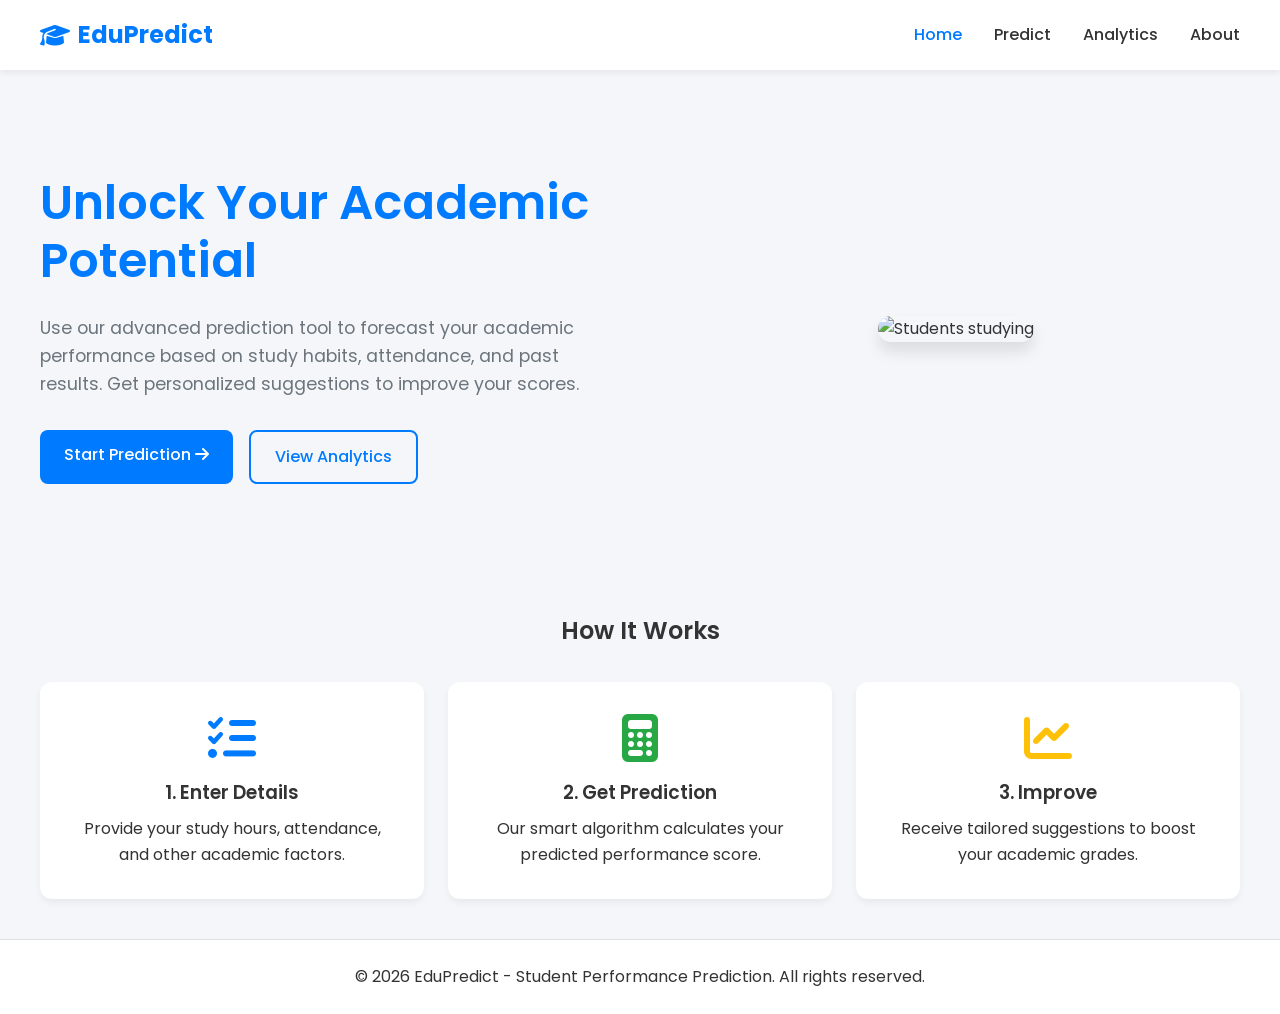
==== index.html @ 9a8dbcde "Initial commit" ====
<!DOCTYPE html>
<html lang="en">

<head>
    <meta charset="UTF-8">
    <meta name="viewport" content="width=device-width, initial-scale=1.0">
    <title>Student Performance Prediction</title>
    <link rel="stylesheet" href="css/style.css">
    <link rel="stylesheet" href="https://cdnjs.cloudflare.com/ajax/libs/font-awesome/6.4.0/css/all.min.css">
</head>

<body>
    <nav class="navbar">
        <div class="container navbar-container">
            <a href="index.html" class="logo">
                <i class="fa-solid fa-graduation-cap"></i>
                EduPredict
            </a>
            <ul class="nav-links">
                <li><a href="index.html" class="active">Home</a></li>
                <li><a href="predict.html">Predict</a></li>
                <li><a href="analytics.html">Analytics</a></li>
                <li><a href="about.html">About</a></li>
                <!--  <li><a href="contact.html">Contact</a></li>-->
            </ul>
            <button class="mobile-menu-btn"><i class="fa-solid fa-bars"></i></button>
        </div>
    </nav>

    <main class="main-content container">
        <section class="hero">
            <div class="hero-content">
                <h1>Unlock Your Academic Potential</h1>
                <p>Use our advanced prediction tool to forecast your academic performance based on study habits,
                    attendance, and past results. Get personalized suggestions to improve your scores.</p>
                <div class="hero-buttons" style="display: flex; gap: 1rem;">
                    <a href="predict.html" class="btn btn-primary">Start Prediction <i
                            class="fa-solid fa-arrow-right"></i></a>
                    <a href="analytics.html" class="btn btn-outline">View Analytics</a>
                </div>
            </div>
            <div class="hero-image">
                <!-- Using a placeholder image related to education -->
                <img src="https://images.unsplash.com/photo-1523240795612-9a054b0db644?ixlib=rb-4.0.3&auto=format&fit=crop&w=800&q=80"
                    alt="Students studying">
            </div>
        </section>

        <section style="margin-top: 4rem;">
            <h2 style="text-align: center; margin-bottom: 2rem;">How It Works</h2>
            <div class="form-row">
                <div class="card" style="text-align: center;">
                    <i class="fa-solid fa-list-check"
                        style="font-size: 3rem; color: var(--primary-color); margin-bottom: 1rem;"></i>
                    <h3>1. Enter Details</h3>
                    <p class="text-light">Provide your study hours, attendance, and other academic factors.</p>
                </div>
                <div class="card" style="text-align: center;">
                    <i class="fa-solid fa-calculator"
                        style="font-size: 3rem; color: var(--secondary-color); margin-bottom: 1rem;"></i>
                    <h3>2. Get Prediction</h3>
                    <p class="text-light">Our smart algorithm calculates your predicted performance score.</p>
                </div>
                <div class="card" style="text-align: center;">
                    <i class="fa-solid fa-chart-line" style="font-size: 3rem; color: #ffc107; margin-bottom: 1rem;"></i>
                    <h3>3. Improve</h3>
                    <p class="text-light">Receive tailored suggestions to boost your academic grades.</p>
                </div>
            </div>
        </section>
    </main>

    <footer class="footer">
        <div class="container">
            <p>&copy; 2026 EduPredict - Student Performance Prediction. All rights reserved.</p>
        </div>
    </footer>

    <script src="js/script.js"></script>
</body>

</html>
---- css/style.css ----
@import url('https://fonts.googleapis.com/css2?family=Poppins:wght@300;400;500;600;700&display=swap');

:root {
    --primary-color: #007BFF;
    --secondary-color: #28A745;
    --bg-color: #F4F6F9;
    --card-bg: #FFFFFF;
    --text-color: #333333;
    --text-light: #6c757d;
    --border-color: #e0e0e0;
    --shadow: 0 4px 6px rgba(0, 0, 0, 0.05);
    --hover-shadow: 0 10px 15px rgba(0, 0, 0, 0.1);
    --transition: all 0.3s ease;
}

* {
    margin: 0;
    padding: 0;
    box-sizing: border-box;
}

body {
    font-family: 'Poppins', sans-serif;
    background-color: var(--bg-color);
    color: var(--text-color);
    line-height: 1.6;
    display: flex;
    flex-direction: column;
    min-height: 100vh;
}

/* Typography */
h1, h2, h3, h4, h5, h6 {
    font-weight: 600;
    margin-bottom: 0.5rem;
}

a {
    text-decoration: none;
    color: var(--primary-color);
    transition: var(--transition);
}

a:hover {
    color: #0056b3;
}

/* Layout Utilities */
.container {
    width: 100%;
    max-width: 1200px;
    margin: 0 auto;
    padding: 0 20px;
}

.main-content {
    flex: 1;
    padding: 40px 0;
}

/* Navbar */
.navbar {
    background-color: var(--card-bg);
    box-shadow: var(--shadow);
    position: sticky;
    top: 0;
    z-index: 1000;
}

.navbar-container {
    display: flex;
    justify-content: space-between;
    align-items: center;
    padding: 1rem 0;
}

.logo {
    font-size: 1.5rem;
    font-weight: 700;
    color: var(--primary-color);
    display: flex;
    align-items: center;
    gap: 0.5rem;
}

.nav-links {
    display: flex;
    list-style: none;
    gap: 2rem;
}

.nav-links a {
    color: var(--text-color);
    font-weight: 500;
}

.nav-links a:hover, .nav-links a.active {
    color: var(--primary-color);
}

.mobile-menu-btn {
    display: none;
    font-size: 1.5rem;
    cursor: pointer;
    background: none;
    border: none;
    color: var(--text-color);
}

/* Footer */
.footer {
    background-color: var(--card-bg);
    text-align: center;
    padding: 1.5rem 0;
    border-top: 1px solid var(--border-color);
    margin-top: auto;
}

/* Components */
.btn {
    display: inline-block;
    padding: 0.75rem 1.5rem;
    border-radius: 8px;
    font-weight: 500;
    cursor: pointer;
    transition: var(--transition);
    border: none;
    text-align: center;
}

.btn-primary {
    background-color: var(--primary-color);
    color: #fff;
}

.btn-primary:hover {
    background-color: #0056b3;
    color: #fff;
    transform: translateY(-2px);
    box-shadow: var(--hover-shadow);
}

.btn-secondary {
    background-color: var(--secondary-color);
    color: #fff;
}

.btn-secondary:hover {
    background-color: #1e7e34;
    color: #fff;
    transform: translateY(-2px);
    box-shadow: var(--hover-shadow);
}

.btn-outline {
    background-color: transparent;
    border: 2px solid var(--primary-color);
    color: var(--primary-color);
}

.btn-outline:hover {
    background-color: var(--primary-color);
    color: #fff;
}

.card {
    background-color: var(--card-bg);
    border-radius: 12px;
    padding: 2rem;
    box-shadow: var(--shadow);
    transition: var(--transition);
}

.card:hover {
    box-shadow: var(--hover-shadow);
}

/* Forms */
.form-group {
    margin-bottom: 1.5rem;
}

.form-label {
    display: block;
    margin-bottom: 0.5rem;
    font-weight: 500;
    color: var(--text-color);
}

.form-control {
    width: 100%;
    padding: 0.75rem 1rem;
    border: 1px solid var(--border-color);
    border-radius: 8px;
    font-family: 'Poppins', sans-serif;
    font-size: 1rem;
    transition: var(--transition);
    background-color: #fff;
}

.form-control:focus {
    outline: none;
    border-color: var(--primary-color);
    box-shadow: 0 0 0 3px rgba(0, 123, 255, 0.1);
}

.form-row {
    display: grid;
    grid-template-columns: repeat(auto-fit, minmax(250px, 1fr));
    gap: 1.5rem;
}

/* Hero Section (Home) */
.hero {
    display: flex;
    align-items: center;
    justify-content: space-between;
    gap: 4rem;
    padding: 4rem 0;
}

.hero-content {
    flex: 1;
}

.hero-content h1 {
    font-size: 3rem;
    line-height: 1.2;
    margin-bottom: 1.5rem;
    color: var(--primary-color);
}

.hero-content p {
    font-size: 1.1rem;
    color: var(--text-light);
    margin-bottom: 2rem;
}

.hero-image {
    flex: 1;
    display: flex;
    justify-content: center;
}

.hero-image img {
    max-width: 100%;
    height: auto;
    border-radius: 20px;
    box-shadow: var(--hover-shadow);
}

/* Result Page */
.result-container {
    max-width: 800px;
    margin: 0 auto;
    text-align: center;
}

.score-circle {
    width: 200px;
    height: 200px;
    border-radius: 50%;
    display: flex;
    flex-direction: column;
    justify-content: center;
    align-items: center;
    margin: 2rem auto;
    background: conic-gradient(var(--primary-color) 0%, var(--bg-color) 0%);
    box-shadow: var(--shadow);
    position: relative;
}

.score-inner {
    width: 170px;
    height: 170px;
    background-color: var(--card-bg);
    border-radius: 50%;
    display: flex;
    flex-direction: column;
    justify-content: center;
    align-items: center;
}

.score-value {
    font-size: 3rem;
    font-weight: 700;
    color: var(--primary-color);
    line-height: 1;
}

.score-label {
    font-size: 1rem;
    color: var(--text-light);
}

.performance-level {
    font-size: 1.5rem;
    font-weight: 600;
    margin-bottom: 2rem;
    padding: 0.5rem 1.5rem;
    border-radius: 50px;
    display: inline-block;
}

.level-good {
    background-color: rgba(40, 167, 69, 0.1);
    color: var(--secondary-color);
}

.level-average {
    background-color: rgba(255, 193, 7, 0.1);
    color: #ffc107;
}

.level-poor {
    background-color: rgba(220, 53, 69, 0.1);
    color: #dc3545;
}

.suggestions-list {
    text-align: left;
    margin-bottom: 2rem;
}

.suggestions-list h3 {
    margin-bottom: 1rem;
}

.suggestions-list ul {
    list-style-position: inside;
    color: var(--text-light);
}

.suggestions-list li {
    margin-bottom: 0.5rem;
}

/* Analytics */
.charts-grid {
    display: grid;
    grid-template-columns: repeat(auto-fit, minmax(400px, 1fr));
    gap: 2rem;
    margin-top: 2rem;
}

.chart-card {
    height: 400px;
    position: relative;
}

/* Responsive */
@media (max-width: 768px) {
    .nav-links {
        display: none;
        flex-direction: column;
        position: absolute;
        top: 100%;
        left: 0;
        width: 100%;
        background-color: var(--card-bg);
        box-shadow: 0 4px 6px rgba(0,0,0,0.1);
        padding: 1rem 0;
        text-align: center;
        gap: 1rem;
    }

    .nav-links.show {
        display: flex;
    }

    .mobile-menu-btn {
        display: block;
    }

    .hero {
        flex-direction: column;
        text-align: center;
        padding: 2rem 0;
    }

    .hero-content h1 {
        font-size: 2.2rem;
    }

    .charts-grid {
        grid-template-columns: 1fr;
    }
}
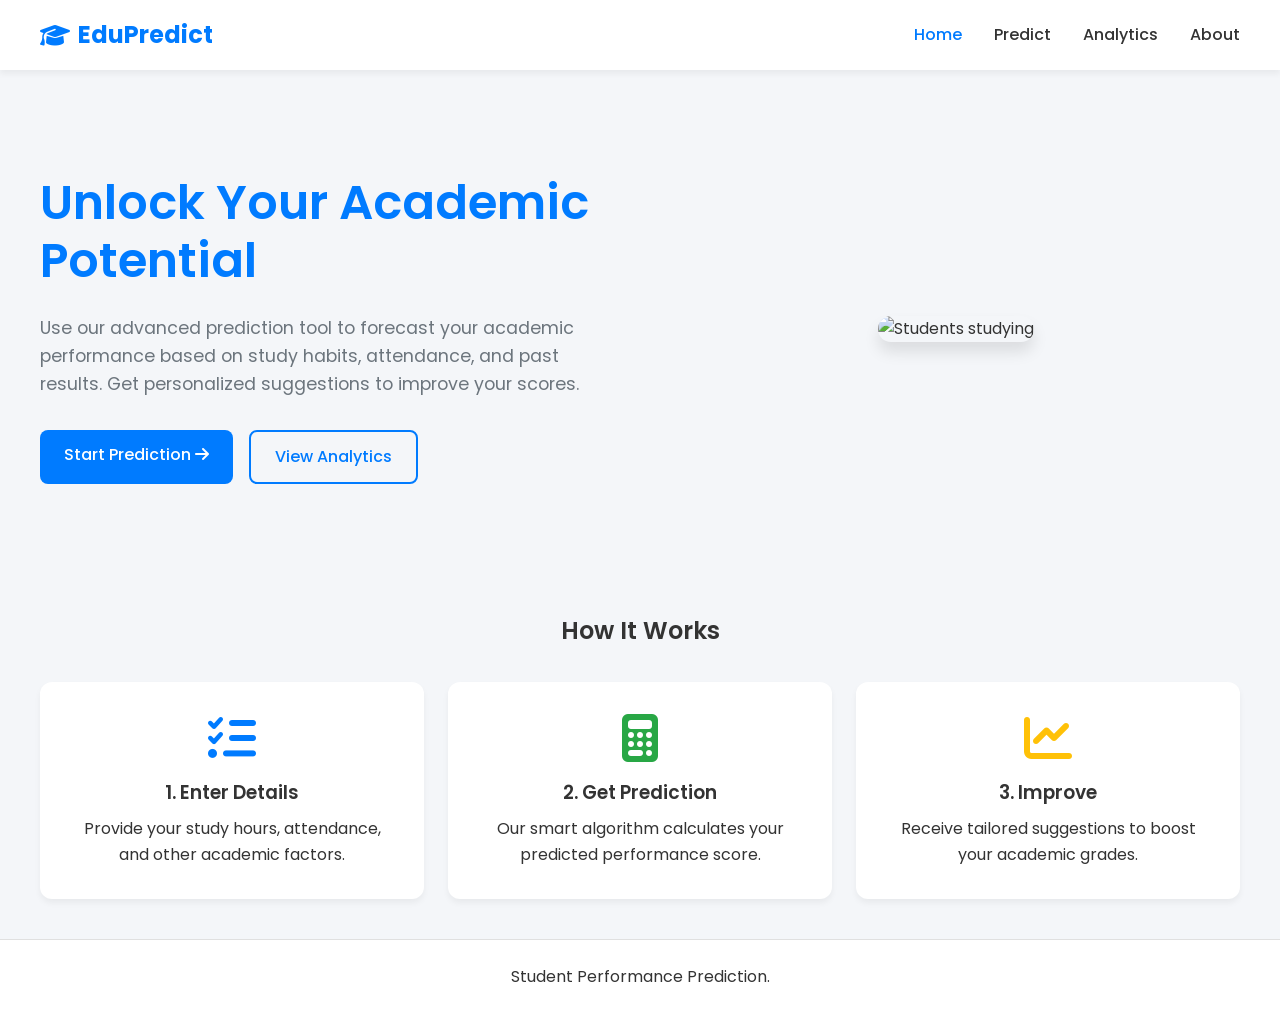
==== commit dbe1c405: "Update index and contact HTML files" ====
--- a/index.html
+++ b/index.html
@@ -72,7 +72,7 @@
 
     <footer class="footer">
         <div class="container">
-            <p>&copy; 2026 EduPredict - Student Performance Prediction. All rights reserved.</p>
+            <p> Student Performance Prediction. </p>
         </div>
     </footer>
 
